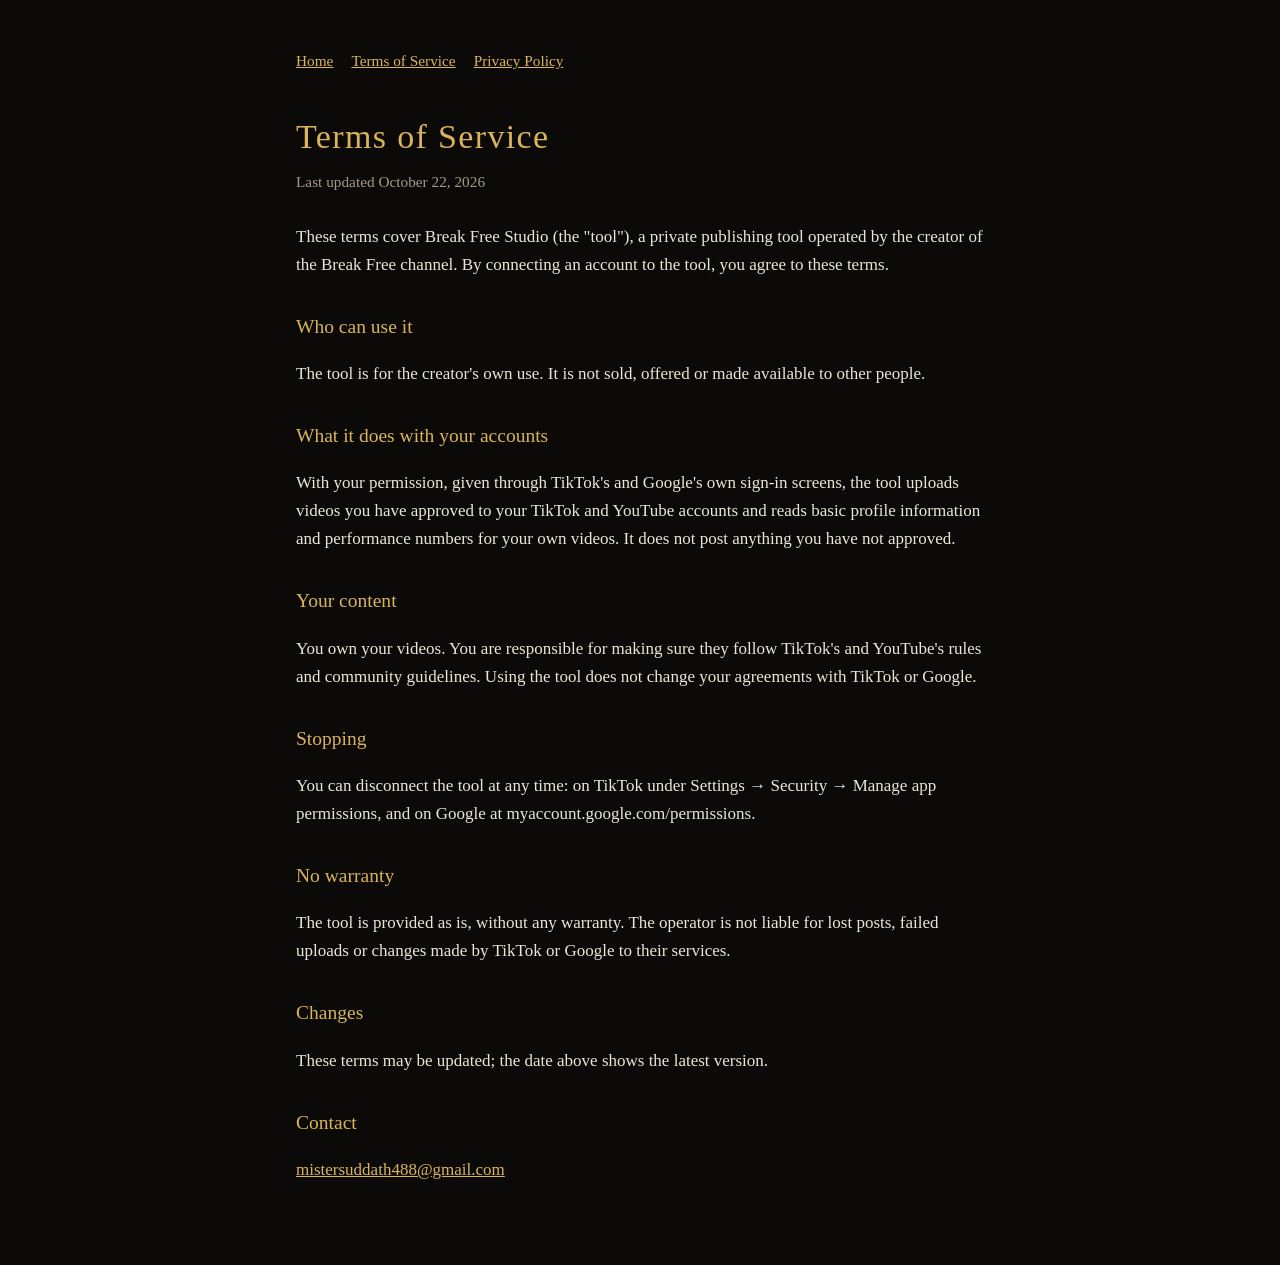
==== terms.html @ cd143dd3 "Break Free Studio site: home, terms of service, privacy policy Co-Authored-By: Claude Opus 5.5 <nore" ====
<!doctype html>
<html lang="en"><head><meta charset="utf-8"><meta name="viewport" content="width=device-width, initial-scale=1">
<title>Terms of Service · Break Free Studio</title><link rel="stylesheet" href="style.css"></head>
<body><main>
<nav><a href="./">Home</a><a href="terms.html">Terms of Service</a><a href="privacy.html">Privacy Policy</a></nav>
<h1>Terms of Service</h1>
<p class="meta">Last updated October 22, 2026</p>
<p>These terms cover Break Free Studio (the "tool"), a private publishing tool operated by the creator of the Break Free
channel. By connecting an account to the tool, you agree to these terms.</p>
<h2>Who can use it</h2>
<p>The tool is for the creator's own use. It is not sold, offered or made available to other people.</p>
<h2>What it does with your accounts</h2>
<p>With your permission, given through TikTok's and Google's own sign-in screens, the tool uploads videos you have
approved to your TikTok and YouTube accounts and reads basic profile information and performance numbers for your own
videos. It does not post anything you have not approved.</p>
<h2>Your content</h2>
<p>You own your videos. You are responsible for making sure they follow TikTok's and YouTube's rules and community
guidelines. Using the tool does not change your agreements with TikTok or Google.</p>
<h2>Stopping</h2>
<p>You can disconnect the tool at any time: on TikTok under Settings → Security → Manage app permissions, and on Google
at myaccount.google.com/permissions.</p>
<h2>No warranty</h2>
<p>The tool is provided as is, without any warranty. The operator is not liable for lost posts, failed uploads or
changes made by TikTok or Google to their services.</p>
<h2>Changes</h2>
<p>These terms may be updated; the date above shows the latest version.</p>
<h2>Contact</h2>
<p><a href="mailto:mistersuddath488@gmail.com">mistersuddath488@gmail.com</a></p>
</main></body></html>
---- style.css ----
:root { --bg: #0b0a08; --ink: #ece6d8; --dim: #a39a86; --gold: #d9b45a; }
* { box-sizing: border-box; }
body { margin: 0; background: var(--bg); color: var(--ink); font: 17px/1.65 Georgia, "Times New Roman", serif; }
main { max-width: 720px; margin: 0 auto; padding: 48px 16px 64px; }
h1 { color: var(--gold); font-weight: 400; letter-spacing: .04em; margin: 0 0 4px; }
h2 { color: var(--gold); font-weight: 400; font-size: 1.15em; margin: 32px 0 6px; }
p.meta { color: var(--dim); margin: 0 0 28px; font-size: .9em; }
a { color: var(--gold); }
nav { display: flex; gap: 18px; margin-bottom: 36px; font-size: .9em; }
footer { margin-top: 48px; color: var(--dim); font-size: .85em; }
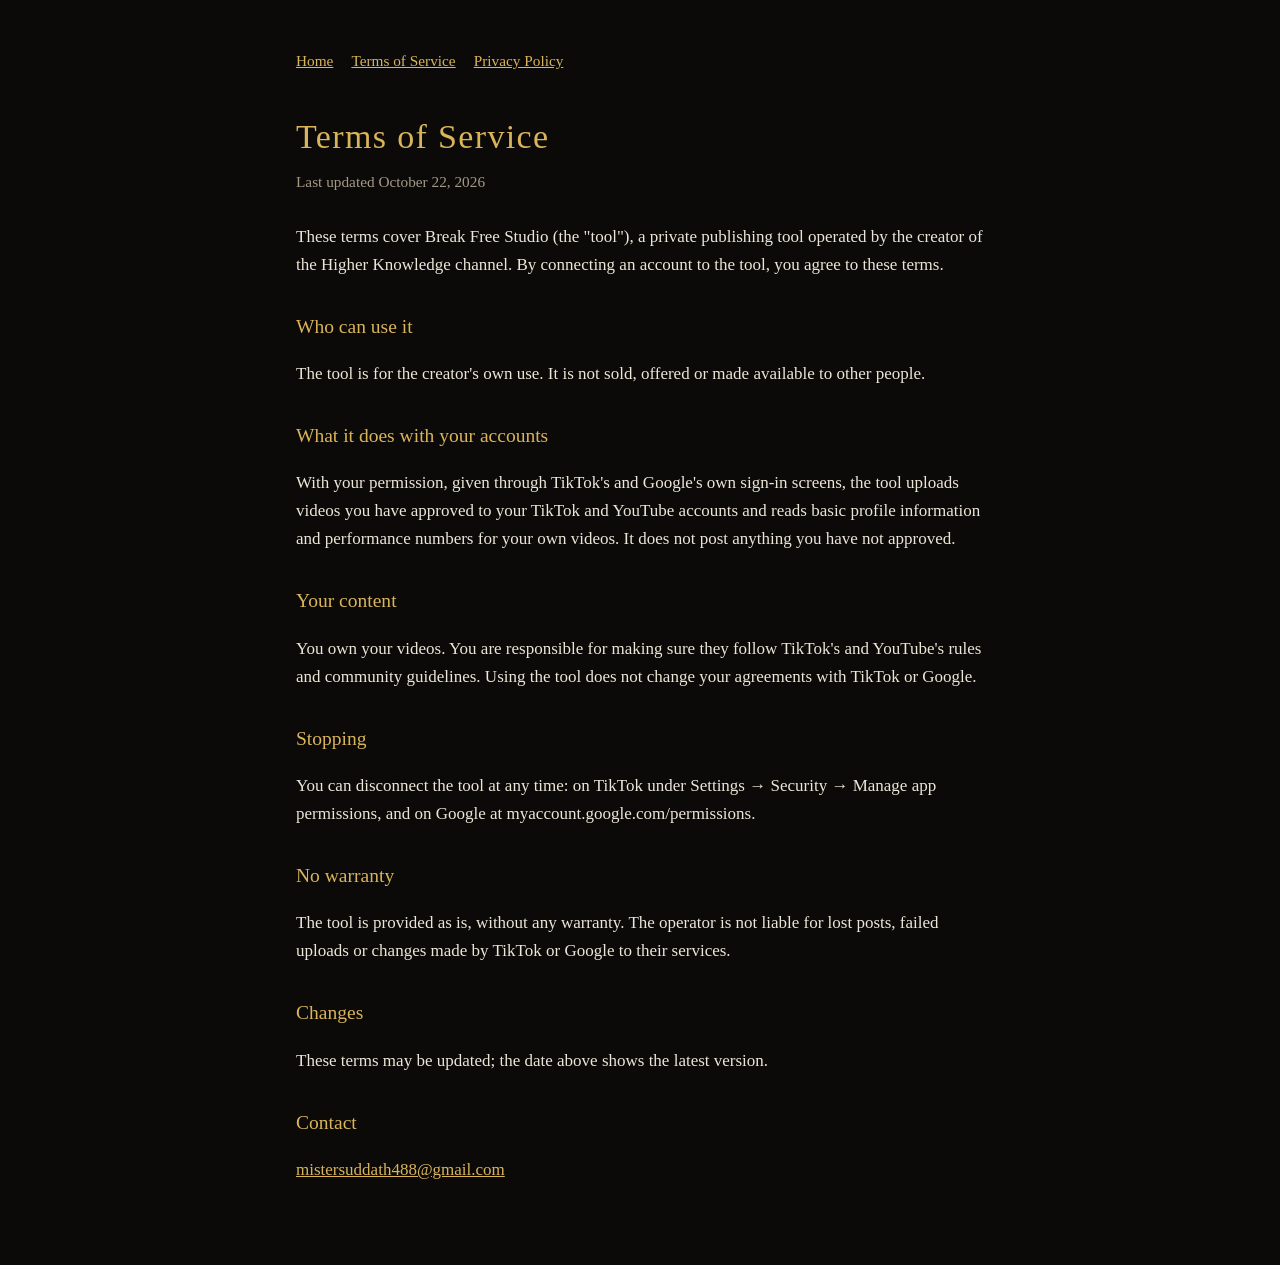
==== commit ed98f078: "Name the channel: Higher Knowledge Co-Authored-By: Claude Opus 5.5 <noreply@anthropic.com> Claude-Se" ====
--- a/terms.html
+++ b/terms.html
@@ -5,8 +5,8 @@
 <nav><a href="./">Home</a><a href="terms.html">Terms of Service</a><a href="privacy.html">Privacy Policy</a></nav>
 <h1>Terms of Service</h1>
 <p class="meta">Last updated October 22, 2026</p>
-<p>These terms cover Break Free Studio (the "tool"), a private publishing tool operated by the creator of the Break Free
-channel. By connecting an account to the tool, you agree to these terms.</p>
+<p>These terms cover Break Free Studio (the "tool"), a private publishing tool operated by the creator of the Higher
+Knowledge channel. By connecting an account to the tool, you agree to these terms.</p>
 <h2>Who can use it</h2>
 <p>The tool is for the creator's own use. It is not sold, offered or made available to other people.</p>
 <h2>What it does with your accounts</h2>
